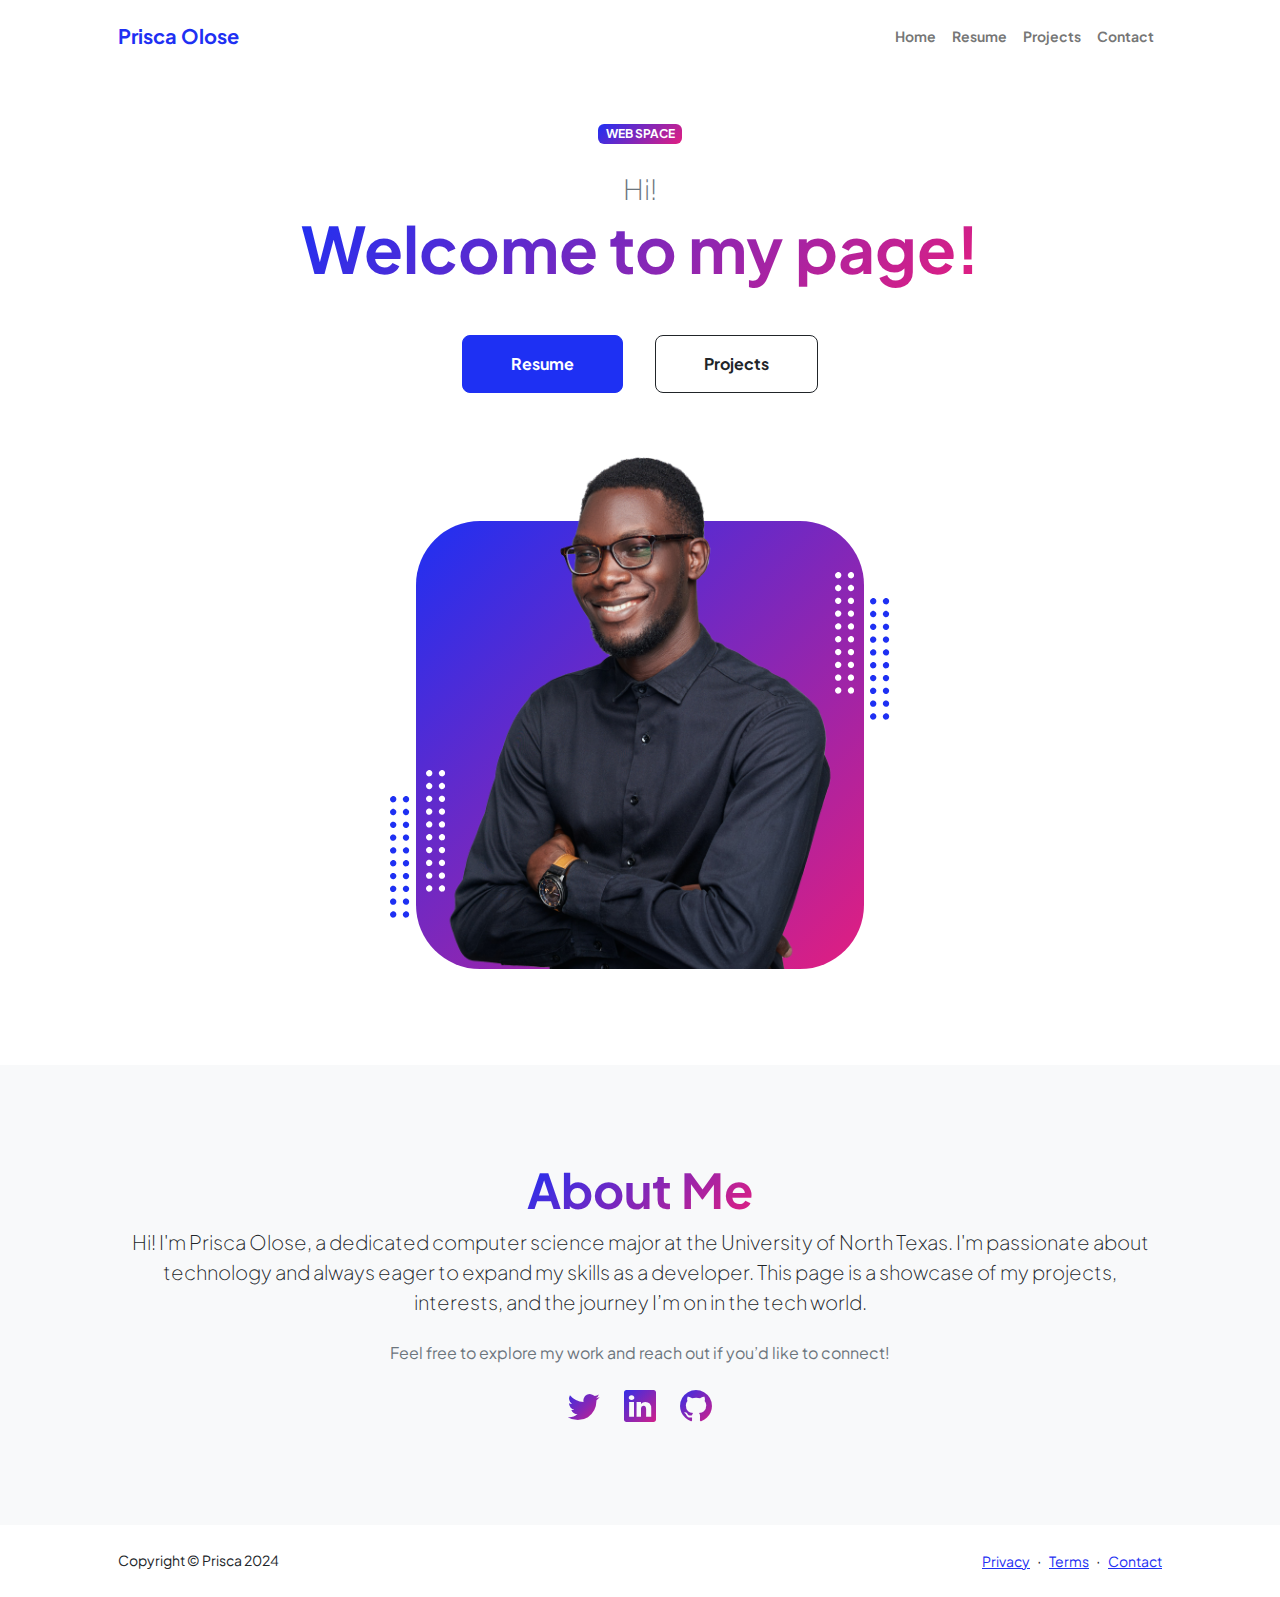
==== index.html @ e36fc70c "website files" ====
<!DOCTYPE html>
<html lang="en">
    <head>
        <meta charset="utf-8" />
        <meta name="viewport" content="width=device-width, initial-scale=1, shrink-to-fit=no" />
        <meta name="description" content="" />
        <meta name="author" content="" />
        <title>Prisca's Persoanl Website</title>
        <!-- Favicon-->
        <link rel="icon" type="image/x-icon" href="assets/favicon.ico" />
        <!-- Custom Google font-->
        <link rel="preconnect" href="https://fonts.googleapis.com" />
        <link rel="preconnect" href="https://fonts.gstatic.com" crossorigin />
        <link href="https://fonts.googleapis.com/css2?family=Plus+Jakarta+Sans:wght@100;200;300;400;500;600;700;800;900&amp;display=swap" rel="stylesheet" />
        <!-- Bootstrap icons-->
        <link href="https://cdn.jsdelivr.net/npm/bootstrap-icons@1.8.1/font/bootstrap-icons.css" rel="stylesheet" />
        <!-- Core theme CSS (includes Bootstrap)-->
        <link href="css/styles.css" rel="stylesheet" />
    </head>
    <body class="d-flex flex-column h-100">
        <main class="flex-shrink-0">
            <!-- Navigation-->
            <nav class="navbar navbar-expand-lg navbar-light bg-white py-3">
                <div class="container px-5">
                    <a class="navbar-brand" href="index.html"><span class="fw-bolder text-primary">Prisca Olose</span></a>
                    <button class="navbar-toggler" type="button" data-bs-toggle="collapse" data-bs-target="#navbarSupportedContent" aria-controls="navbarSupportedContent" aria-expanded="false" aria-label="Toggle navigation"><span class="navbar-toggler-icon"></span></button>
                    <div class="collapse navbar-collapse" id="navbarSupportedContent">
                        <ul class="navbar-nav ms-auto mb-2 mb-lg-0 small fw-bolder">
                            <li class="nav-item"><a class="nav-link" href="index.html">Home</a></li>
                            <li class="nav-item"><a class="nav-link" href="resume.html">Resume</a></li>
                            <li class="nav-item"><a class="nav-link" href="projects.html">Projects</a></li>
                            <li class="nav-item"><a class="nav-link" href="contact.html">Contact</a></li>
                        </ul>
                    </div>
                </div>
            </nav>
            <!-- Header-->
            <header class="py-5">
                <div class="container px-5 pb-5">
                    <div class="row gx-5 align-items-center">
                        <div class="col-xxl-5">
                            <!-- Header text content-->
                            <div class="text-center text-xxl-start">
                                <div class="badge bg-gradient-primary-to-secondary text-white mb-4"><div class="text-uppercase">Web Space </div></div>
                                <div class="fs-3 fw-light text-muted">Hi!</div>
                                <h1 class="display-3 fw-bolder mb-5"><span class="text-gradient d-inline">Welcome to my page!</span></h1>
                                <div class="d-grid gap-3 d-sm-flex justify-content-sm-center justify-content-xxl-start mb-3">
                                    <a class="btn btn-primary btn-lg px-5 py-3 me-sm-3 fs-6 fw-bolder" href="resume.html">Resume</a>
                                    <a class="btn btn-outline-dark btn-lg px-5 py-3 fs-6 fw-bolder" href="projects.html">Projects</a>
                                </div>
                            </div>
                        </div>
                        <div class="col-xxl-7">
                            <!-- Header profile picture-->
                            <div class="d-flex justify-content-center mt-5 mt-xxl-0">
                                <div class="profile bg-gradient-primary-to-secondary">
                                    <!-- TIP: For best results, use a photo with a transparent background like the demo example below-->
                                    <!-- Watch a tutorial on how to do this on YouTube (link)-->
                                    <img class="profile-img" src="assets/profile.png" alt="..." />
                                    <div class="dots-1">
                                        <!-- SVG Dots-->
                                        <svg version="1.1" xmlns="http://www.w3.org/2000/svg" xmlns:xlink="http://www.w3.org/1999/xlink" x="0px" y="0px" viewBox="0 0 191.6 1215.4" style="enable-background: new 0 0 191.6 1215.4" xml:space="preserve">
                                            <g transform="translate(0.000000,1280.000000) scale(0.100000,-0.100000)">
                                                <path d="M227.7,12788.6c-105-35-200-141-222-248c-43-206,163-412,369-369c155,32,275,190,260,339c-11,105-90,213-190,262        C383.7,12801.6,289.7,12808.6,227.7,12788.6z"></path>
                                                <path d="M1507.7,12788.6c-151-50-253-216-222-362c25-119,136-230,254-255c194-41,395,142,375,339c-11,105-90,213-190,262        C1663.7,12801.6,1569.7,12808.6,1507.7,12788.6z"></path>
                                                <path d="M227.7,11508.6c-105-35-200-141-222-248c-43-206,163-412,369-369c155,32,275,190,260,339c-11,105-90,213-190,262        C383.7,11521.6,289.7,11528.6,227.7,11508.6z"></path>
                                                <path d="M1507.7,11508.6c-151-50-253-216-222-362c25-119,136-230,254-255c194-41,395,142,375,339c-11,105-90,213-190,262        C1663.7,11521.6,1569.7,11528.6,1507.7,11508.6z"></path>
                                                <path d="M227.7,10228.6c-105-35-200-141-222-248c-43-206,163-412,369-369c155,32,275,190,260,339c-11,105-90,213-190,262        C383.7,10241.6,289.7,10248.6,227.7,10228.6z"></path>
                                                <path d="M1507.7,10228.6c-105-35-200-141-222-248c-43-206,163-412,369-369c155,32,275,190,260,339c-11,105-90,213-190,262        C1663.7,10241.6,1569.7,10248.6,1507.7,10228.6z"></path>
                                                <path d="M227.7,8948.6c-105-35-200-141-222-248c-43-206,163-412,369-369c155,32,275,190,260,339c-11,105-90,213-190,262        C383.7,8961.6,289.7,8968.6,227.7,8948.6z"></path>
                                                <path d="M1507.7,8948.6c-105-35-200-141-222-248c-43-206,163-412,369-369c155,32,275,190,260,339c-11,105-90,213-190,262        C1663.7,8961.6,1569.7,8968.6,1507.7,8948.6z"></path>
                                                <path d="M227.7,7668.6c-105-35-200-141-222-248c-43-206,163-412,369-369c155,32,275,190,260,339c-11,105-90,213-190,262        C383.7,7681.6,289.7,7688.6,227.7,7668.6z"></path>
                                                <path d="M1507.7,7668.6c-105-35-200-141-222-248c-43-206,163-412,369-369c155,32,275,190,260,339c-11,105-90,213-190,262        C1663.7,7681.6,1569.7,7688.6,1507.7,7668.6z"></path>
                                                <path d="M227.7,6388.6c-105-35-200-141-222-248c-43-206,163-412,369-369c155,32,275,190,260,339c-11,105-90,213-190,262        C383.7,6401.6,289.7,6408.6,227.7,6388.6z"></path>
                                                <path d="M1507.7,6388.6c-105-35-200-141-222-248c-43-206,163-412,369-369c155,32,275,190,260,339c-11,105-90,213-190,262        C1663.7,6401.6,1569.7,6408.6,1507.7,6388.6z"></path>
                                                <path d="M227.7,5108.6c-105-35-200-141-222-248c-43-206,163-412,369-369c155,32,275,190,260,339c-11,105-90,213-190,262        C383.7,5121.6,289.7,5128.6,227.7,5108.6z"></path>
                                                <path d="M1507.7,5108.6c-105-35-200-141-222-248c-43-206,163-412,369-369c155,32,275,190,260,339c-11,105-90,213-190,262        C1663.7,5121.6,1569.7,5128.6,1507.7,5108.6z"></path>
                                                <path d="M227.7,3828.6c-105-35-200-141-222-248c-43-206,163-412,369-369c155,32,275,190,260,339c-11,105-90,213-190,262        C383.7,3841.6,289.7,3848.6,227.7,3828.6z"></path>
                                                <path d="M1507.7,3828.6c-105-35-200-141-222-248c-43-206,163-412,369-369c155,32,275,190,260,339c-11,105-90,213-190,262        C1663.7,3841.6,1569.7,3848.6,1507.7,3828.6z"></path>
                                                <path d="M227.7,2548.6c-105-35-200-141-222-248c-43-206,163-412,369-369c155,32,275,190,260,339c-11,105-90,213-190,262        C383.7,2561.6,289.7,2568.6,227.7,2548.6z"></path>
                                                <path d="M1507.7,2548.6c-105-35-200-141-222-248c-43-206,163-412,369-369c155,32,275,190,260,339c-11,105-90,213-190,262        C1663.7,2561.6,1569.7,2568.6,1507.7,2548.6z"></path>
                                                <path d="M227.7,1268.6c-105-35-200-141-222-248c-43-206,163-412,369-369c155,32,275,190,260,339c-11,105-90,213-190,262        C383.7,1281.6,289.7,1288.6,227.7,1268.6z"></path>
                                                <path d="M1507.7,1268.6c-105-35-200-141-222-248c-43-206,163-412,369-369c155,32,275,190,260,339c-11,105-90,213-190,262        C1663.7,1281.6,1569.7,1288.6,1507.7,1268.6z"></path>
                                            </g>
                                        </svg>
                                        <!-- END of SVG dots-->
                                    </div>
                                    <div class="dots-2">
                                        <!-- SVG Dots-->
                                        <svg version="1.1" xmlns="http://www.w3.org/2000/svg" xmlns:xlink="http://www.w3.org/1999/xlink" x="0px" y="0px" viewBox="0 0 191.6 1215.4" style="enable-background: new 0 0 191.6 1215.4" xml:space="preserve">
                                            <g transform="translate(0.000000,1280.000000) scale(0.100000,-0.100000)">
                                                <path d="M227.7,12788.6c-105-35-200-141-222-248c-43-206,163-412,369-369c155,32,275,190,260,339c-11,105-90,213-190,262        C383.7,12801.6,289.7,12808.6,227.7,12788.6z"></path>
                                                <path d="M1507.7,12788.6c-151-50-253-216-222-362c25-119,136-230,254-255c194-41,395,142,375,339c-11,105-90,213-190,262        C1663.7,12801.6,1569.7,12808.6,1507.7,12788.6z"></path>
                                                <path d="M227.7,11508.6c-105-35-200-141-222-248c-43-206,163-412,369-369c155,32,275,190,260,339c-11,105-90,213-190,262        C383.7,11521.6,289.7,11528.6,227.7,11508.6z"></path>
                                                <path d="M1507.7,11508.6c-151-50-253-216-222-362c25-119,136-230,254-255c194-41,395,142,375,339c-11,105-90,213-190,262        C1663.7,11521.6,1569.7,11528.6,1507.7,11508.6z"></path>
                                                <path d="M227.7,10228.6c-105-35-200-141-222-248c-43-206,163-412,369-369c155,32,275,190,260,339c-11,105-90,213-190,262        C383.7,10241.6,289.7,10248.6,227.7,10228.6z"></path>
                                                <path d="M1507.7,10228.6c-105-35-200-141-222-248c-43-206,163-412,369-369c155,32,275,190,260,339c-11,105-90,213-190,262        C1663.7,10241.6,1569.7,10248.6,1507.7,10228.6z"></path>
                                                <path d="M227.7,8948.6c-105-35-200-141-222-248c-43-206,163-412,369-369c155,32,275,190,260,339c-11,105-90,213-190,262        C383.7,8961.6,289.7,8968.6,227.7,8948.6z"></path>
                                                <path d="M1507.7,8948.6c-105-35-200-141-222-248c-43-206,163-412,369-369c155,32,275,190,260,339c-11,105-90,213-190,262        C1663.7,8961.6,1569.7,8968.6,1507.7,8948.6z"></path>
                                                <path d="M227.7,7668.6c-105-35-200-141-222-248c-43-206,163-412,369-369c155,32,275,190,260,339c-11,105-90,213-190,262        C383.7,7681.6,289.7,7688.6,227.7,7668.6z"></path>
                                                <path d="M1507.7,7668.6c-105-35-200-141-222-248c-43-206,163-412,369-369c155,32,275,190,260,339c-11,105-90,213-190,262        C1663.7,7681.6,1569.7,7688.6,1507.7,7668.6z"></path>
                                                <path d="M227.7,6388.6c-105-35-200-141-222-248c-43-206,163-412,369-369c155,32,275,190,260,339c-11,105-90,213-190,262        C383.7,6401.6,289.7,6408.6,227.7,6388.6z"></path>
                                                <path d="M1507.7,6388.6c-105-35-200-141-222-248c-43-206,163-412,369-369c155,32,275,190,260,339c-11,105-90,213-190,262        C1663.7,6401.6,1569.7,6408.6,1507.7,6388.6z"></path>
                                                <path d="M227.7,5108.6c-105-35-200-141-222-248c-43-206,163-412,369-369c155,32,275,190,260,339c-11,105-90,213-190,262        C383.7,5121.6,289.7,5128.6,227.7,5108.6z"></path>
                                                <path d="M1507.7,5108.6c-105-35-200-141-222-248c-43-206,163-412,369-369c155,32,275,190,260,339c-11,105-90,213-190,262        C1663.7,5121.6,1569.7,5128.6,1507.7,5108.6z"></path>
                                                <path d="M227.7,3828.6c-105-35-200-141-222-248c-43-206,163-412,369-369c155,32,275,190,260,339c-11,105-90,213-190,262        C383.7,3841.6,289.7,3848.6,227.7,3828.6z"></path>
                                                <path d="M1507.7,3828.6c-105-35-200-141-222-248c-43-206,163-412,369-369c155,32,275,190,260,339c-11,105-90,213-190,262        C1663.7,3841.6,1569.7,3848.6,1507.7,3828.6z"></path>
                                                <path d="M227.7,2548.6c-105-35-200-141-222-248c-43-206,163-412,369-369c155,32,275,190,260,339c-11,105-90,213-190,262        C383.7,2561.6,289.7,2568.6,227.7,2548.6z"></path>
                                                <path d="M1507.7,2548.6c-105-35-200-141-222-248c-43-206,163-412,369-369c155,32,275,190,260,339c-11,105-90,213-190,262        C1663.7,2561.6,1569.7,2568.6,1507.7,2548.6z"></path>
                                                <path d="M227.7,1268.6c-105-35-200-141-222-248c-43-206,163-412,369-369c155,32,275,190,260,339c-11,105-90,213-190,262        C383.7,1281.6,289.7,1288.6,227.7,1268.6z"></path>
                                                <path d="M1507.7,1268.6c-105-35-200-141-222-248c-43-206,163-412,369-369c155,32,275,190,260,339c-11,105-90,213-190,262        C1663.7,1281.6,1569.7,1288.6,1507.7,1268.6z"></path>
                                            </g>
                                        </svg>
                                        <!-- END of SVG dots-->
                                    </div>
                                    <div class="dots-3">
                                        <!-- SVG Dots-->
                                        <svg version="1.1" xmlns="http://www.w3.org/2000/svg" xmlns:xlink="http://www.w3.org/1999/xlink" x="0px" y="0px" viewBox="0 0 191.6 1215.4" style="enable-background: new 0 0 191.6 1215.4" xml:space="preserve">
                                            <g transform="translate(0.000000,1280.000000) scale(0.100000,-0.100000)">
                                                <path d="M227.7,12788.6c-105-35-200-141-222-248c-43-206,163-412,369-369c155,32,275,190,260,339c-11,105-90,213-190,262        C383.7,12801.6,289.7,12808.6,227.7,12788.6z"></path>
                                                <path d="M1507.7,12788.6c-151-50-253-216-222-362c25-119,136-230,254-255c194-41,395,142,375,339c-11,105-90,213-190,262        C1663.7,12801.6,1569.7,12808.6,1507.7,12788.6z"></path>
                                                <path d="M227.7,11508.6c-105-35-200-141-222-248c-43-206,163-412,369-369c155,32,275,190,260,339c-11,105-90,213-190,262        C383.7,11521.6,289.7,11528.6,227.7,11508.6z"></path>
                                                <path d="M1507.7,11508.6c-151-50-253-216-222-362c25-119,136-230,254-255c194-41,395,142,375,339c-11,105-90,213-190,262        C1663.7,11521.6,1569.7,11528.6,1507.7,11508.6z"></path>
                                                <path d="M227.7,10228.6c-105-35-200-141-222-248c-43-206,163-412,369-369c155,32,275,190,260,339c-11,105-90,213-190,262        C383.7,10241.6,289.7,10248.6,227.7,10228.6z"></path>
                                                <path d="M1507.7,10228.6c-105-35-200-141-222-248c-43-206,163-412,369-369c155,32,275,190,260,339c-11,105-90,213-190,262        C1663.7,10241.6,1569.7,10248.6,1507.7,10228.6z"></path>
                                                <path d="M227.7,8948.6c-105-35-200-141-222-248c-43-206,163-412,369-369c155,32,275,190,260,339c-11,105-90,213-190,262        C383.7,8961.6,289.7,8968.6,227.7,8948.6z"></path>
                                                <path d="M1507.7,8948.6c-105-35-200-141-222-248c-43-206,163-412,369-369c155,32,275,190,260,339c-11,105-90,213-190,262        C1663.7,8961.6,1569.7,8968.6,1507.7,8948.6z"></path>
                                                <path d="M227.7,7668.6c-105-35-200-141-222-248c-43-206,163-412,369-369c155,32,275,190,260,339c-11,105-90,213-190,262        C383.7,7681.6,289.7,7688.6,227.7,7668.6z"></path>
                                                <path d="M1507.7,7668.6c-105-35-200-141-222-248c-43-206,163-412,369-369c155,32,275,190,260,339c-11,105-90,213-190,262        C1663.7,7681.6,1569.7,7688.6,1507.7,7668.6z"></path>
                                                <path d="M227.7,6388.6c-105-35-200-141-222-248c-43-206,163-412,369-369c155,32,275,190,260,339c-11,105-90,213-190,262        C383.7,6401.6,289.7,6408.6,227.7,6388.6z"></path>
                                                <path d="M1507.7,6388.6c-105-35-200-141-222-248c-43-206,163-412,369-369c155,32,275,190,260,339c-11,105-90,213-190,262        C1663.7,6401.6,1569.7,6408.6,1507.7,6388.6z"></path>
                                                <path d="M227.7,5108.6c-105-35-200-141-222-248c-43-206,163-412,369-369c155,32,275,190,260,339c-11,105-90,213-190,262        C383.7,5121.6,289.7,5128.6,227.7,5108.6z"></path>
                                                <path d="M1507.7,5108.6c-105-35-200-141-222-248c-43-206,163-412,369-369c155,32,275,190,260,339c-11,105-90,213-190,262        C1663.7,5121.6,1569.7,5128.6,1507.7,5108.6z"></path>
                                                <path d="M227.7,3828.6c-105-35-200-141-222-248c-43-206,163-412,369-369c155,32,275,190,260,339c-11,105-90,213-190,262        C383.7,3841.6,289.7,3848.6,227.7,3828.6z"></path>
                                                <path d="M1507.7,3828.6c-105-35-200-141-222-248c-43-206,163-412,369-369c155,32,275,190,260,339c-11,105-90,213-190,262        C1663.7,3841.6,1569.7,3848.6,1507.7,3828.6z"></path>
                                                <path d="M227.7,2548.6c-105-35-200-141-222-248c-43-206,163-412,369-369c155,32,275,190,260,339c-11,105-90,213-190,262        C383.7,2561.6,289.7,2568.6,227.7,2548.6z"></path>
                                                <path d="M1507.7,2548.6c-105-35-200-141-222-248c-43-206,163-412,369-369c155,32,275,190,260,339c-11,105-90,213-190,262        C1663.7,2561.6,1569.7,2568.6,1507.7,2548.6z"></path>
                                                <path d="M227.7,1268.6c-105-35-200-141-222-248c-43-206,163-412,369-369c155,32,275,190,260,339c-11,105-90,213-190,262        C383.7,1281.6,289.7,1288.6,227.7,1268.6z"></path>
                                                <path d="M1507.7,1268.6c-105-35-200-141-222-248c-43-206,163-412,369-369c155,32,275,190,260,339c-11,105-90,213-190,262        C1663.7,1281.6,1569.7,1288.6,1507.7,1268.6z"></path>
                                            </g>
                                        </svg>
                                        <!-- END of SVG dots-->
                                    </div>
                                    <div class="dots-4">
                                        <!-- SVG Dots-->
                                        <svg version="1.1" xmlns="http://www.w3.org/2000/svg" xmlns:xlink="http://www.w3.org/1999/xlink" x="0px" y="0px" viewBox="0 0 191.6 1215.4" style="enable-background: new 0 0 191.6 1215.4" xml:space="preserve">
                                            <g transform="translate(0.000000,1280.000000) scale(0.100000,-0.100000)">
                                                <path d="M227.7,12788.6c-105-35-200-141-222-248c-43-206,163-412,369-369c155,32,275,190,260,339c-11,105-90,213-190,262        C383.7,12801.6,289.7,12808.6,227.7,12788.6z"></path>
                                                <path d="M1507.7,12788.6c-151-50-253-216-222-362c25-119,136-230,254-255c194-41,395,142,375,339c-11,105-90,213-190,262        C1663.7,12801.6,1569.7,12808.6,1507.7,12788.6z"></path>
                                                <path d="M227.7,11508.6c-105-35-200-141-222-248c-43-206,163-412,369-369c155,32,275,190,260,339c-11,105-90,213-190,262        C383.7,11521.6,289.7,11528.6,227.7,11508.6z"></path>
                                                <path d="M1507.7,11508.6c-151-50-253-216-222-362c25-119,136-230,254-255c194-41,395,142,375,339c-11,105-90,213-190,262        C1663.7,11521.6,1569.7,11528.6,1507.7,11508.6z"></path>
                                                <path d="M227.7,10228.6c-105-35-200-141-222-248c-43-206,163-412,369-369c155,32,275,190,260,339c-11,105-90,213-190,262        C383.7,10241.6,289.7,10248.6,227.7,10228.6z"></path>
                                                <path d="M1507.7,10228.6c-105-35-200-141-222-248c-43-206,163-412,369-369c155,32,275,190,260,339c-11,105-90,213-190,262        C1663.7,10241.6,1569.7,10248.6,1507.7,10228.6z"></path>
                                                <path d="M227.7,8948.6c-105-35-200-141-222-248c-43-206,163-412,369-369c155,32,275,190,260,339c-11,105-90,213-190,262        C383.7,8961.6,289.7,8968.6,227.7,8948.6z"></path>
                                                <path d="M1507.7,8948.6c-105-35-200-141-222-248c-43-206,163-412,369-369c155,32,275,190,260,339c-11,105-90,213-190,262        C1663.7,8961.6,1569.7,8968.6,1507.7,8948.6z"></path>
                                                <path d="M227.7,7668.6c-105-35-200-141-222-248c-43-206,163-412,369-369c155,32,275,190,260,339c-11,105-90,213-190,262        C383.7,7681.6,289.7,7688.6,227.7,7668.6z"></path>
                                                <path d="M1507.7,7668.6c-105-35-200-141-222-248c-43-206,163-412,369-369c155,32,275,190,260,339c-11,105-90,213-190,262        C1663.7,7681.6,1569.7,7688.6,1507.7,7668.6z"></path>
                                                <path d="M227.7,6388.6c-105-35-200-141-222-248c-43-206,163-412,369-369c155,32,275,190,260,339c-11,105-90,213-190,262        C383.7,6401.6,289.7,6408.6,227.7,6388.6z"></path>
                                                <path d="M1507.7,6388.6c-105-35-200-141-222-248c-43-206,163-412,369-369c155,32,275,190,260,339c-11,105-90,213-190,262        C1663.7,6401.6,1569.7,6408.6,1507.7,6388.6z"></path>
                                                <path d="M227.7,5108.6c-105-35-200-141-222-248c-43-206,163-412,369-369c155,32,275,190,260,339c-11,105-90,213-190,262        C383.7,5121.6,289.7,5128.6,227.7,5108.6z"></path>
                                                <path d="M1507.7,5108.6c-105-35-200-141-222-248c-43-206,163-412,369-369c155,32,275,190,260,339c-11,105-90,213-190,262        C1663.7,5121.6,1569.7,5128.6,1507.7,5108.6z"></path>
                                                <path d="M227.7,3828.6c-105-35-200-141-222-248c-43-206,163-412,369-369c155,32,275,190,260,339c-11,105-90,213-190,262        C383.7,3841.6,289.7,3848.6,227.7,3828.6z"></path>
                                                <path d="M1507.7,3828.6c-105-35-200-141-222-248c-43-206,163-412,369-369c155,32,275,190,260,339c-11,105-90,213-190,262        C1663.7,3841.6,1569.7,3848.6,1507.7,3828.6z"></path>
                                                <path d="M227.7,2548.6c-105-35-200-141-222-248c-43-206,163-412,369-369c155,32,275,190,260,339c-11,105-90,213-190,262        C383.7,2561.6,289.7,2568.6,227.7,2548.6z"></path>
                                                <path d="M1507.7,2548.6c-105-35-200-141-222-248c-43-206,163-412,369-369c155,32,275,190,260,339c-11,105-90,213-190,262        C1663.7,2561.6,1569.7,2568.6,1507.7,2548.6z"></path>
                                                <path d="M227.7,1268.6c-105-35-200-141-222-248c-43-206,163-412,369-369c155,32,275,190,260,339c-11,105-90,213-190,262        C383.7,1281.6,289.7,1288.6,227.7,1268.6z"></path>
                                                <path d="M1507.7,1268.6c-105-35-200-141-222-248c-43-206,163-412,369-369c155,32,275,190,260,339c-11,105-90,213-190,262        C1663.7,1281.6,1569.7,1288.6,1507.7,1268.6z"></path>
                                            </g>
                                        </svg>
                                        <!-- END of SVG dots-->
                                    </div>
                                </div>
                            </div>
                        </div>
                    </div>
                </div>
            </header>
            <!-- About Section-->
            <section class="bg-light py-5">
                <div class="container px-5">
                    <div class="row gx-5 justify-content-center">
                        <div class="col-xxl-8">
                            <div class="text-center my-5">
                                <h2 class="display-5 fw-bolder"><span class="text-gradient d-inline">About Me</span></h2>
                                <p class="lead fw-light mb-4">Hi! I'm Prisca Olose, a dedicated computer science major at the University of North Texas. I'm passionate about technology and always eager to expand my skills as a developer. This page is a showcase of my projects, interests, and the journey I’m on in the tech world.</p>
                                <p class="text-muted"> Feel free to explore my work and reach out if you’d like to connect!</p>

                                <div class="d-flex justify-content-center fs-2 gap-4">
                                    <a class="text-gradient" href="#!"><i class="bi bi-twitter"></i></a>
                                    <a class="text-gradient" href="#!"><i class="bi bi-linkedin"></i></a>
                                    <a class="text-gradient" href="#!"><i class="bi bi-github"></i></a>
                                </div>
                            </div>
                        </div>
                    </div>
                </div>
            </section>
        </main>
        <!-- Footer-->
        <footer class="bg-white py-4 mt-auto">
            <div class="container px-5">
                <div class="row align-items-center justify-content-between flex-column flex-sm-row">
                    <div class="col-auto"><div class="small m-0">Copyright &copy; Prisca 2024</div></div>
                    <div class="col-auto">
                        <a class="small" href="#!">Privacy</a>
                        <span class="mx-1">&middot;</span>
                        <a class="small" href="#!">Terms</a>
                        <span class="mx-1">&middot;</span>
                        <a class="small" href="#!">Contact</a>
                    </div>
                </div>
            </div>
        </footer>
        <!-- Bootstrap core JS-->
        <script src="https://cdn.jsdelivr.net/npm/bootstrap@5.2.3/dist/js/bootstrap.bundle.min.js"></script>
        <!-- Core theme JS-->
        <script src="js/scripts.js"></script>
    </body>
</html>
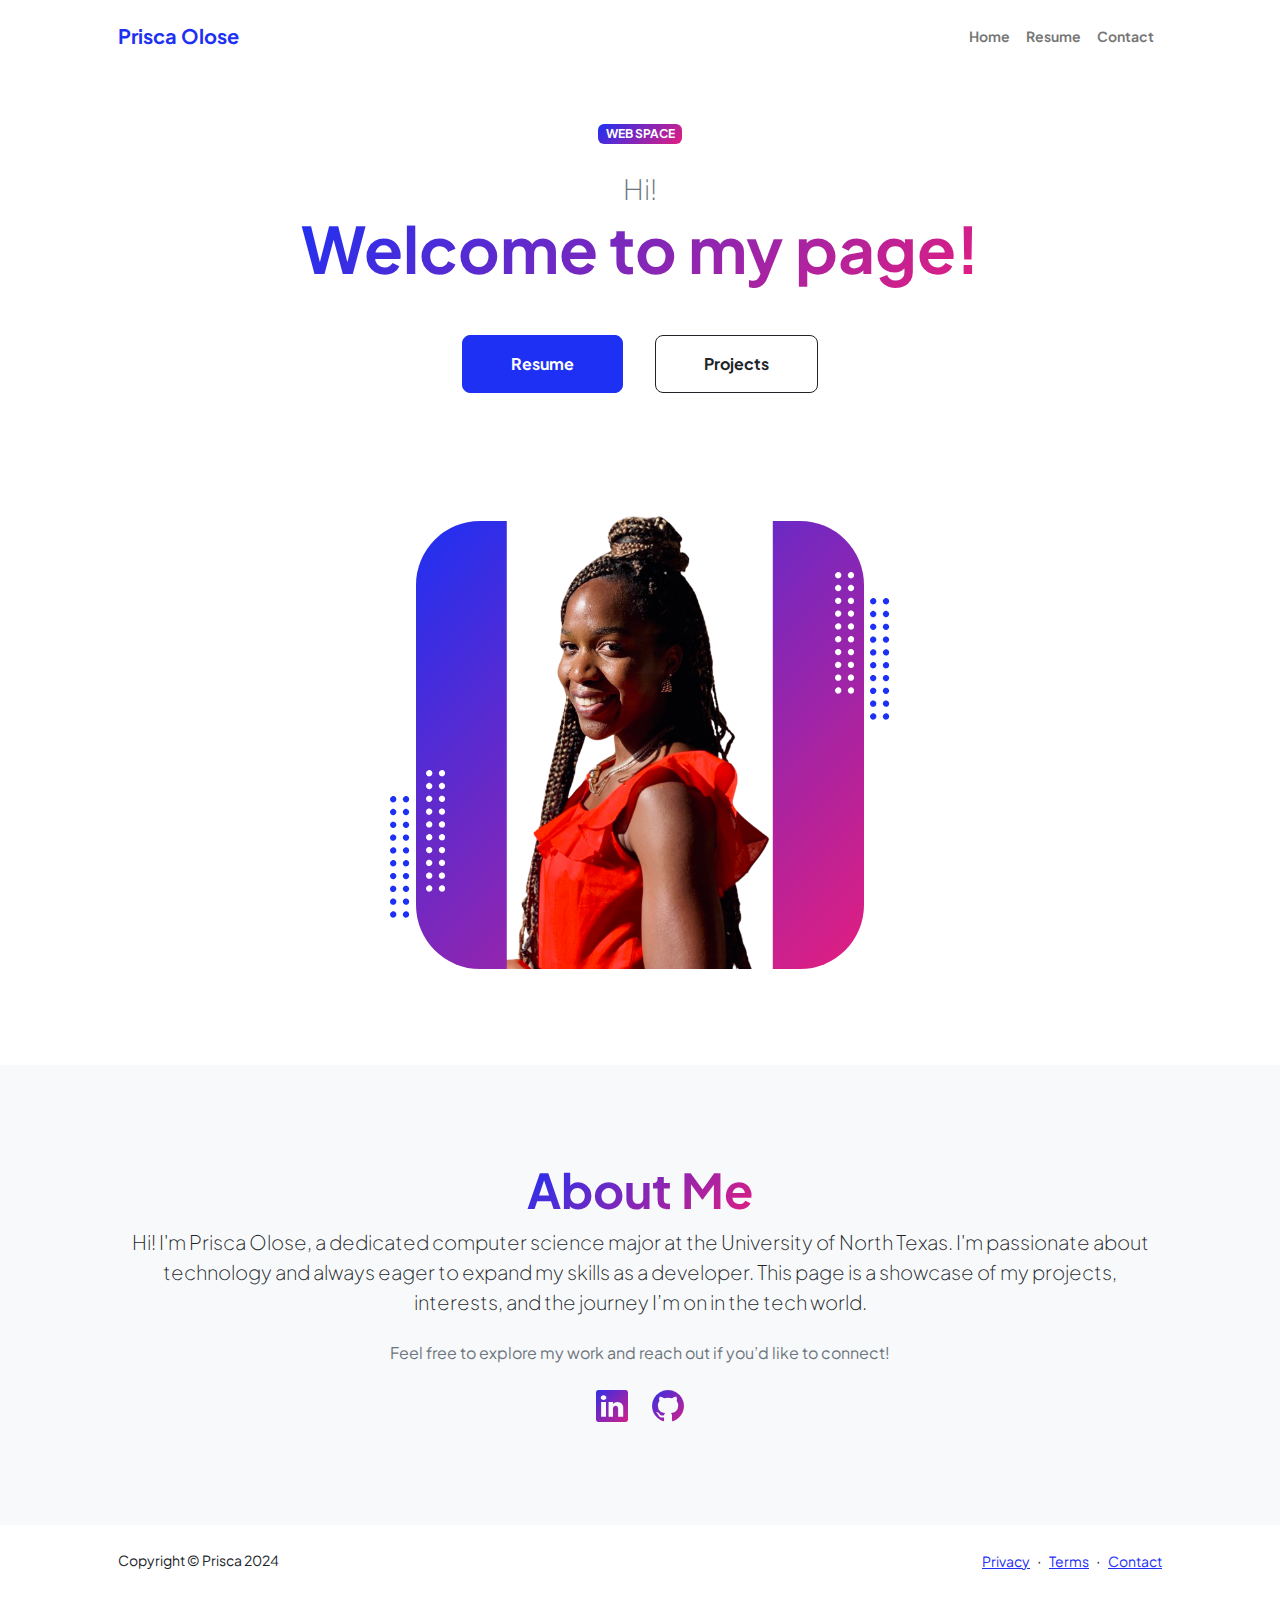
==== commit 0915b8b5: "updated pages" ====
--- a/index.html
+++ b/index.html
@@ -28,7 +28,7 @@
                         <ul class="navbar-nav ms-auto mb-2 mb-lg-0 small fw-bolder">
                             <li class="nav-item"><a class="nav-link" href="index.html">Home</a></li>
                             <li class="nav-item"><a class="nav-link" href="resume.html">Resume</a></li>
-                            <li class="nav-item"><a class="nav-link" href="projects.html">Projects</a></li>
+                            <!--  <li class="nav-item"><a class="nav-link" href="projects.html">Projects</a></li>-->
                             <li class="nav-item"><a class="nav-link" href="contact.html">Contact</a></li>
                         </ul>
                     </div>
@@ -56,7 +56,7 @@
                                 <div class="profile bg-gradient-primary-to-secondary">
                                     <!-- TIP: For best results, use a photo with a transparent background like the demo example below-->
                                     <!-- Watch a tutorial on how to do this on YouTube (link)-->
-                                    <img class="profile-img" src="assets/profile.png" alt="..." />
+                                    <img class="profile-img" src="assets/profile_pic.png" alt="image of Prisca" />
                                     <div class="dots-1">
                                         <!-- SVG Dots-->
                                         <svg version="1.1" xmlns="http://www.w3.org/2000/svg" xmlns:xlink="http://www.w3.org/1999/xlink" x="0px" y="0px" viewBox="0 0 191.6 1215.4" style="enable-background: new 0 0 191.6 1215.4" xml:space="preserve">
@@ -186,7 +186,6 @@
                                 <p class="text-muted"> Feel free to explore my work and reach out if you’d like to connect!</p>
 
                                 <div class="d-flex justify-content-center fs-2 gap-4">
-                                    <a class="text-gradient" href="#!"><i class="bi bi-twitter"></i></a>
                                     <a class="text-gradient" href="#!"><i class="bi bi-linkedin"></i></a>
                                     <a class="text-gradient" href="#!"><i class="bi bi-github"></i></a>
                                 </div>
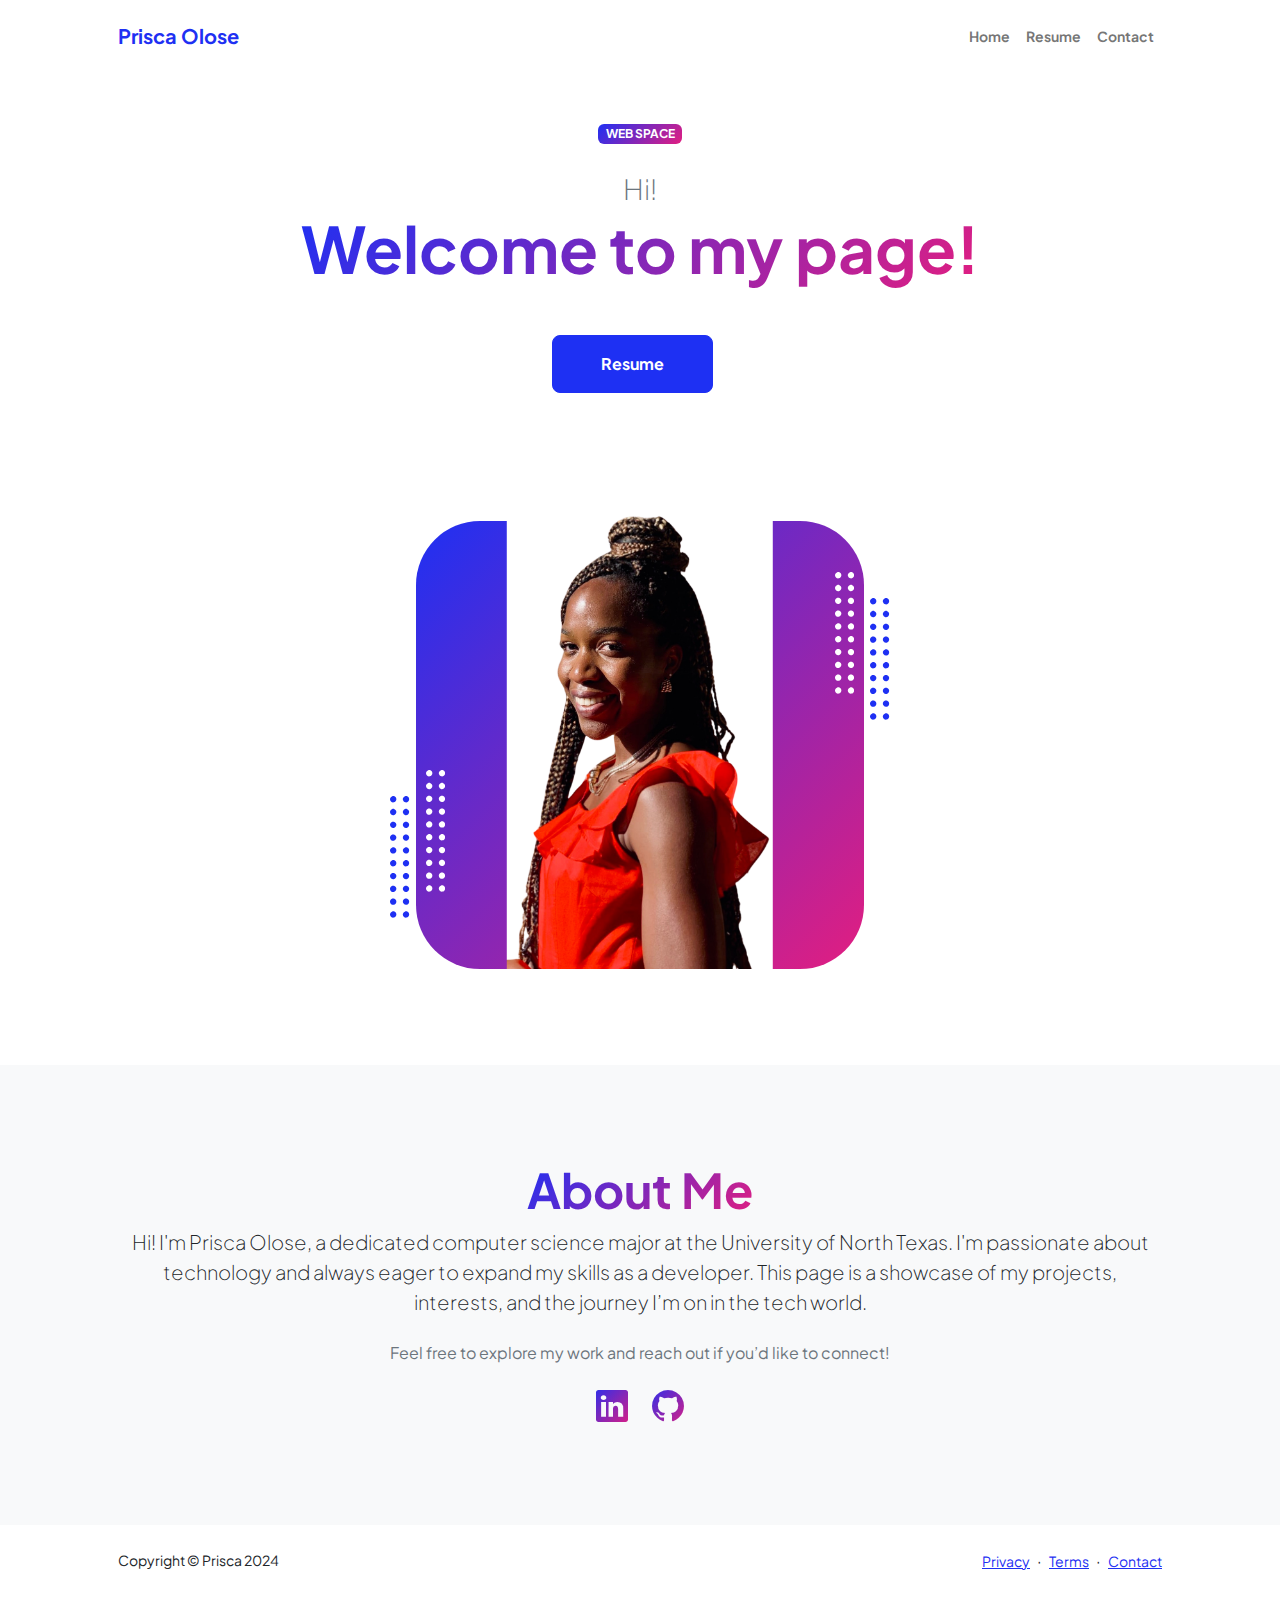
==== commit 8f4264ff: "commented out project button for now" ====
--- a/index.html
+++ b/index.html
@@ -5,7 +5,7 @@
         <meta name="viewport" content="width=device-width, initial-scale=1, shrink-to-fit=no" />
         <meta name="description" content="" />
         <meta name="author" content="" />
-        <title>Prisca's Persoanl Website</title>
+        <title>Prisca's Personal Website</title>
         <!-- Favicon-->
         <link rel="icon" type="image/x-icon" href="assets/favicon.ico" />
         <!-- Custom Google font-->
@@ -46,7 +46,7 @@
                                 <h1 class="display-3 fw-bolder mb-5"><span class="text-gradient d-inline">Welcome to my page!</span></h1>
                                 <div class="d-grid gap-3 d-sm-flex justify-content-sm-center justify-content-xxl-start mb-3">
                                     <a class="btn btn-primary btn-lg px-5 py-3 me-sm-3 fs-6 fw-bolder" href="resume.html">Resume</a>
-                                    <a class="btn btn-outline-dark btn-lg px-5 py-3 fs-6 fw-bolder" href="projects.html">Projects</a>
+                                    <!--<a class="btn btn-outline-dark btn-lg px-5 py-3 fs-6 fw-bolder" href="projects.html">Projects</a>-->
                                 </div>
                             </div>
                         </div>
